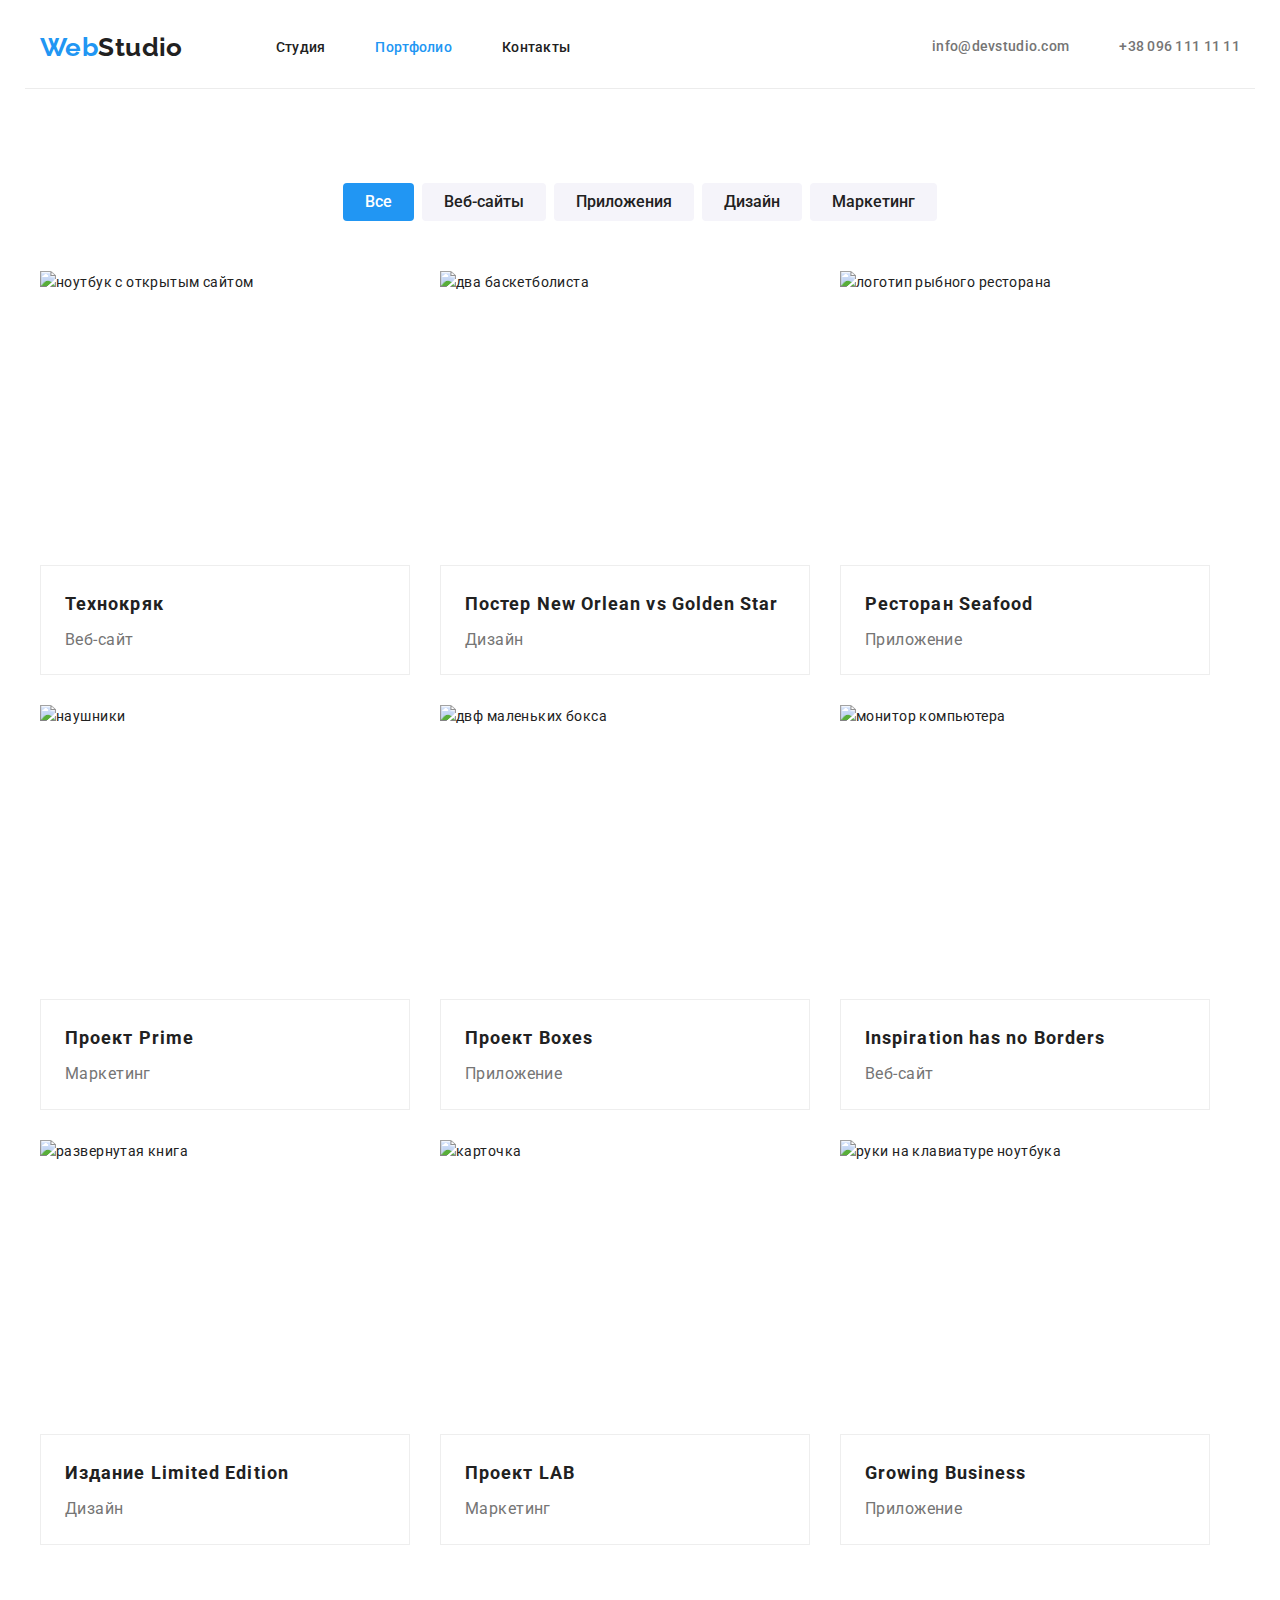
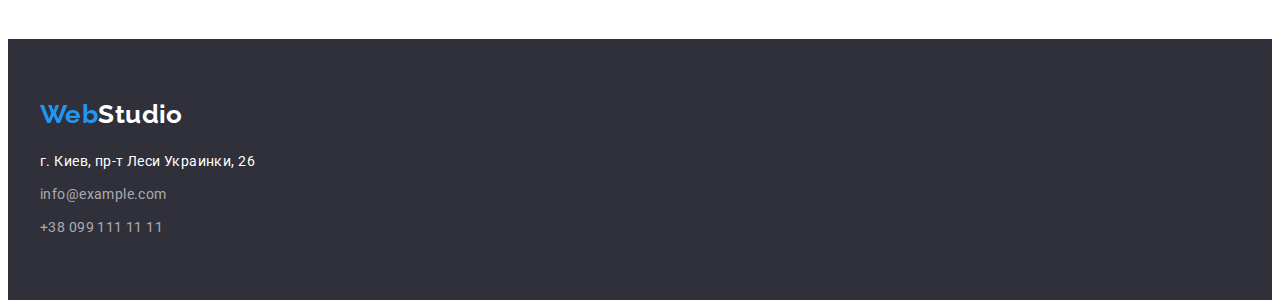
==== portfolio.html @ 7f337155 "Update" ====
<!DOCTYPE html>
<html lang="ru">
  <head>
    <meta charset="UTF-8" />
    <meta http-equiv="X-UA-Compatible" content="IE=edge" />
    <meta name="viewport" content="width=device-width, initial-scale=1.0" />
    <title>Document</title>
    <link rel="preconnect" href="https://fonts.googleapis.com" />
    <link rel="preconnect" href="https://fonts.gstatic.com" crossorigin />
    <link
      href="https://fonts.googleapis.com/css2?family=Raleway:wght@700&family=Roboto:wght@400;500;700;900&display=swap"
      rel="stylesheet"
    />
    <link
      rel="stylesheet"
      href="https://cdnjs.cloudflare.com/ajax/libs/modern-normalize/1.1.0/modern-normalize.min.css"
      integrity="sha512-wpPYUAdjBVSE4KJnH1VR1HeZfpl1ub8YT/NKx4PuQ5NmX2tKuGu6U/JRp5y+Y8XG2tV+wKQpNHVUX03MfMFn9Q=="
      crossorigin="anonymous"
      referrerpolicy="no-referrer"
    />
    <link rel="stylesheet" href="./css/styles.css" />
  </head>
  <body>
    <!--Шапка-->
    <header>
      <div class="container portfolio-main-nav">
        <nav class="portfolio-main-nav">
          <a href="./portfolio.html" class="logo-portfolio" lang="en"
            ><span class="accent-portfolio">Web</span>Studio
          </a>

          <ul class="portfolio-nav no-markers">
            <li class="item"><a href="./index.html" class="link">Студия</a></li>
            <li class="item"><a href="./portfolio.html" class="link current">Портфолио</a></li>
            <li class="item"><a href="" class="link">Контакты</a></li>
          </ul>
        </nav>

        <ul class="portfolio-contact no-markers">
          <li class="item">
            <a href="mailto:info@devstudio.com" class="portfolio-contact">info@devstudio.com </a>
          </li>
          <li class="item">
            <a href="tel:+380961111111" class="portfolio-contact">+38 096 111 11 11</a>
          </li>
        </ul>
      </div>
    </header>
    <!--Основной контент-->
    <main>
      <section class="section">
        <div class="container">
          <!--скрытый заголовок-->
          <h1 class="visually-hidden">Портфолио</h1>
          <!--Фильтр-->
          <ul class="filter no-markers">
            <li class="item">
              <button type="button" class="portfolio-button primary">Все</button>
            </li>
            <li class="item">
              <button type="button" class="portfolio-button secondary">Веб-сайты</button>
            </li>
            <li class="item">
              <button type="button" class="portfolio-button secondary">Приложения</button>
            </li>
            <li class="item">
              <button type="button" class="portfolio-button secondary">Дизайн</button>
            </li>
            <li class="item">
              <button type="button" class="portfolio-button secondary">Маркетинг</button>
            </li>
          </ul>
          <ul class="our-portfolio no-markers">
            <li class="portfolio-card">
              <img
                src="./images/portfolio/img(1)(2).jpg"
                alt="ноутбук с открытым сайтом"
                width="370"
                height="294"
              />
              <div class="portfolio-photo">
                <h2 class="portfolio-title">Технокряк</h2>
                <p class="portfolio-text">Веб-сайт</p>
              </div>
            </li>
            <li class="portfolio-card">
              <img
                src="./images/portfolio/img(2)(2).jpg"
                alt="два баскетболиста"
                width="370"
                height="294"
              />
              <div class="portfolio-photo">
                <h2 class="portfolio-title">
                  Постер <span lang="en">New Orlean vs Golden Star</span>
                </h2>
                <p class="portfolio-text">Дизайн</p>
              </div>
            </li>
            <li class="portfolio-card">
              <img
                src="./images/portfolio/img(3)(2).jpg"
                alt="логотип рыбного ресторана"
                width="370"
                height="294"
              />
              <div class="portfolio-photo">
                <h2 class="portfolio-title">Ресторан <span lang="en">Seafood</span></h2>
                <p class="portfolio-text">Приложение</p>
              </div>
            </li>
            <li class="portfolio-card">
              <img src="./images/portfolio/img(4)(1).jpg" alt="наушники" width="370" height="294" />
              <div class="portfolio-photo">
                <h2 class="portfolio-title">Проект <span lang="en">Prime</span></h2>
                <p class="portfolio-text">Маркетинг</p>
              </div>
            </li>
            <li class="portfolio-card">
              <img
                src="./images/portfolio/img(5).jpg"
                alt="двф маленьких бокса"
                width="370"
                height="294"
              />
              <div class="portfolio-photo">
                <h2 class="portfolio-title">Проект <span lang="en">Boxes</span></h2>
                <p class="portfolio-text">Приложение</p>
              </div>
            </li>
            <li class="portfolio-card">
              <img
                src="./images/portfolio/img(6).jpg"
                alt="монитор компьютера"
                width="370"
                height="294"
              />
              <div class="portfolio-photo">
                <h2 class="portfolio-title" lang="en">Inspiration has no Borders</h2>
                <p class="portfolio-text">Веб-сайт</p>
              </div>
            </li>
            <li class="portfolio-card">
              <img
                src="./images/portfolio/img(7).jpg"
                alt="развернутая книга"
                width="370"
                height="294"
              />
              <div class="portfolio-photo">
                <h2 class="portfolio-title">Издание <span lang="en">Limited Edition</span></h2>
                <p class="portfolio-text">Дизайн</p>
              </div>
            </li>
            <li class="portfolio-card">
              <img src="./images/portfolio/img(8).jpg" alt="карточка" width="370" height="294" />
              <div class="portfolio-photo">
                <h2 class="portfolio-title">Проект <span lang="en">LAB</span></h2>
                <p class="portfolio-text">Маркетинг</p>
              </div>
            </li>
            <li class="portfolio-card">
              <img
                src="./images/portfolio/img(9).jpg"
                alt="руки на клавиатуре ноутбука"
                width="370"
                height="294"
              />
              <div class="portfolio-photo">
                <h2 class="portfolio-title" lang="en">Growing Business</h2>
                <p class="portfolio-text">Приложение</p>
              </div>
            </li>
          </ul>
        </div>
      </section>
    </main>
    <!--Подвал-->
    <footer class="portfolio-dark">
      <div class="container portfolio-footer-nav">
        <a href="./portfolio.html" class="logo-portfolio-footer" lang="en"
          ><span class="portfolio-accent">Web</span>Studio</a
        >
        <address>
          <ul class="no-markers portfolio-footer-nav">
            <li class="item">
              <a href="#" class="portfolio-place">г. Киев, пр-т Леси Украинки, 26</a>
            </li>
            <li class="item">
              <a href="mailto:info@example.com" class="portfolio-mail-tel">info@example.com</a>
            </li>
            <li class="item">
              <a href="tel:+380991111111" class="portfolio-mail-tel">+38 099 111 11 11</a>
            </li>
          </ul>
        </address>
      </div>
    </footer>
  </body>
</html>
---- css/styles.css ----
/* ========== styles studio ========== */

:root {
  --primary-text-color: #212121;
  --secondary-text-color: #757575;
  --accent-color: #2196f3;
  --white-text-color: #ffffff;
  --mail-tel-text-color: rgba(255, 255, 255, 0.6);
}

body {
  color: var(--primary-text-color);
  background-color: var(--white-text-color);
  font-family: 'Roboto', sans-serif;
  font-size: 14px;
  line-height: 1.7;
  letter-spacing: 0.03em;
}

h1,
h2,
h3,
p {
  margin-top: 0;
  margin-bottom: 0;
}

ul,
ol {
  margin-top: 0;
  margin-bottom: 0;
  padding-left: 0;
}

img {
  display: block;
}

button {
  cursor: pointer;
}

.container {
  width: 1200px;
  margin-left: auto;
  margin-right: auto;
  padding-left: 15px;
  padding-right: 15px;
}

/* ========== header ========== */
.main-nav {
  display: flex;
  align-items: center;
}

.container.main-nav {
  padding-top: 24px;
  padding-bottom: 25px;
  border-bottom: 1px solid #ececec;
}

.none-markers {
  list-style: none;
}

.logo {
  margin-right: 93px;

  color: var(--primary-text-color);
  font-family: 'Raleway', sans-serif;
  font-weight: 700;
  font-size: 26px;
  line-height: 1.19;
  text-decoration: none;
}

.logo:hover,
.logo:focus {
  color: var(--accent-color);
}

.accent {
  color: var(--accent-color);
}

.site-nav {
  display: flex;
}

.site-nav .item:not(:last-child) {
  margin-right: 50px;
}

.site-nav .link {
  color: var(--primary-text-color);
  font-weight: 500;
  font-size: 14px;
  line-height: 1.14;
  letter-spacing: 0.02em;
  text-decoration: none;
}

.site-nav .link:hover,
.site-nav .link:focus {
  color: var(--accent-color);
}

.site-nav .link.current {
  color: var(--accent-color);
}

.contact .item + .item {
  margin-left: 50px;
}

.contact {
  display: flex;
}

.contact {
  margin-left: auto;

  color: var(--secondary-text-color);
  font-weight: 500;
  font-size: 14px;
  line-height: 1.14;
  letter-spacing: 0.02em;
  text-decoration: none;
}

.contact:hover,
.contact:focus {
  color: var(--accent-color);
}

/* ========== header ========== */

/* ========== main ========== */
.section {
  padding-top: 94px;
  padding-bottom: 94px;
}

/* hero */
.hero {
  text-align: center;
}

.hero-background {
  padding-top: 200px;
  padding-bottom: 200px;
}

.hero-title {
  margin-bottom: 30px;
  width: 696px;
  margin-left: auto;
  margin-right: auto;

  color: var(--white-text-color);
  font-weight: 900;
  font-size: 44px;
  line-height: 1.36;
  text-align: center;
  letter-spacing: 0.06em;
  text-transform: uppercase;
}

.modal-button {
  display: flex;
  justify-content: center;
  align-items: center;
}

.button {
  color: var(--primary-text-color);
  background-color: var(--white-text-color);
}

.button.primary {
  padding: 10px 32px;
  border-radius: 4px;
  border: none;

  color: var(--white-text-color);
  background-color: var(--accent-color);
  font-weight: 700;
  font-size: 16px;
  line-height: 1.9;
  letter-spacing: 0.06em;
}

.button.primary:hover,
.button.primary:focus {
  background-color: #188ce8;
}

.features {
  display: flex;
}

.features .item:not(:last-child) {
  margin-right: 30px;
}

.work-list {
  display: flex;
  flex-wrap: wrap;
  gap: 30px;
}

.work-card {
  flex-basis: calc((100% - 60) / 3);
}

.visually-hidden {
  position: absolute;
  width: 1px;
  height: 1px;
  margin: -1px;
  padding: 0;
  overflow: hidden;
  border: 0;
  clip: rect(0 0 0 0);
}

.section-title.main {
  margin-bottom: 50px;

  color: var(--primary-text-color);
  font-weight: 700;
  font-size: 36px;
  line-height: 1.16;
  text-align: center;
}

.section-title-work {
  margin-bottom: 10px;

  color: var(--primary-text-color);
  font-weight: 700;
  font-size: 14px;
  line-height: 1.14;
  text-transform: uppercase;
}

.background {
  background-color: #f5f4fa;
}

.our-team {
  display: flex;
  flex-wrap: wrap;
  gap: 30px;
}

.our-card {
  flex-basis: calc((100% - 90) / 4);
}

.photo-team {
  padding-top: 30px;
  padding-bottom: 30px;

  background: #ffffff;
  box-shadow: 0px 1px 3px rgba(0, 0, 0, 0.12), 0px 1px 1px rgba(0, 0, 0, 0.14),
    0px 2px 1px rgba(0, 0, 0, 0.2);
  border-radius: 0px 0px 4px 4px;
}

.section-title {
  margin-bottom: 10px;

  color: var(--primary-text-color);
  font-weight: 700;
  font-size: 16px;
  line-height: 1.18;
  text-align: center;
}

.text {
  color: var(--secondary-text-color);
  font-weight: 400;
  font-size: 14px;
  line-height: 1.7;
}

.text-team {
  color: var(--secondary-text-color);
  font-size: 16px;
  line-height: 1.18;
  text-align: center;
}

/* ========== main ========== */

/* ========== footer ========== */

.logo-footer {
  margin-bottom: 20px;

  color: var(--white-text-color);
  font-family: 'Raleway', sans-serif;
  font-weight: 700;
  font-size: 26px;
  line-height: 1.19;
  text-decoration: none;
}

.container.footer-nav {
  padding-top: 60px;
  padding-bottom: 60px;
}

.logo-footer:hover,
.logo-footer:focus {
  color: var(--accent-color);
}

.dark {
  background-color: #2f303a;
}

.place {
  color: var(--white-text-color);
  font-style: normal;
  text-decoration: none;
}

.mail-tel {
  color: rgba(255, 255, 255, 0.6);
  font-style: normal;
  text-decoration: none;
}

.footer-nav {
  display: flex;
  flex-direction: column;
}

.footer-nav .item:not(:last-child) {
  margin-bottom: 9px;
}

.place:hover,
.place:focus {
  color: var(--accent-color);
}

.mail-tel:hover,
.mail-tel:focus {
  color: var(--accent-color);
}
/* ========== footer ========== */

/* ========== styles portfolio ========== */

:root {
  --primary-text-color: #212121;
  --secondary-text-color: #757575;
  --accent-color: #2196f3;
  --white-text-color: #ffffff;
  --mail-tel-text-color: rgba(255, 255, 255, 0.6);
}

body {
  color: var(--primary-text-color);
  background-color: var(--white-text-color);
  font-family: 'Roboto', sans-serif;
  font-size: 14px;
  line-height: 1.7;
  letter-spacing: 0.03em;
}

h1,
h2,
h3,
p {
  margin-top: 0;
  margin-bottom: 0;
}

ul,
ol {
  margin-top: 0;
  margin-bottom: 0;
  padding-left: 0;
}

img {
  display: block;
}

button {
  cursor: pointer;
}

.container {
  width: 1200px;
  margin-left: auto;
  margin-right: auto;
  padding-left: 15px;
  padding-right: 15px;
}

/* ========== header ========== */

.portfolio-main-nav {
  display: flex;
  align-items: center;
}

.container.portfolio-main-nav {
  padding-top: 24px;
  padding-bottom: 25px;
  border-bottom: 1px solid #ececec;
}

.portfolio-nav {
  display: flex;
}

.portfolio-nav .item:not(:last-child) {
  margin-right: 50px;
}

.logo-portfolio {
  margin-right: 93px;

  color: var(--primary-text-color);
  font-family: 'Raleway', sans-serif;
  font-weight: 700;
  font-size: 26px;
  line-height: 1.19;
  text-decoration: none;
}

.logo-portfolio:hover,
.logo-portfolio:focus {
  color: var(--accent-color);
}

.accent-portfolio {
  color: var(--accent-color);
}

.no-markers {
  list-style: none;
}

.portfolio-nav .link {
  color: var(--primary-text-color);
  font-weight: 500;
  font-size: 14px;
  line-height: 1.14;
  letter-spacing: 0.02em;
  text-decoration: none;
}

.link.current {
  color: var(--accent-color);
}

.portfolio-nav .link:hover,
.portfolio-nav .link:focus {
  color: var(--accent-color);
}

.portfolio-contact {
  display: flex;
}

.portfolio-contact .item + .item {
  margin-left: 50px;
}

.portfolio-contact {
  margin-left: auto;

  color: var(--secondary-text-color);
  font-weight: 500;
  font-size: 14px;
  line-height: 1.14;
  letter-spacing: 0.02em;
  text-decoration: none;
}

.portfolio-contact:hover,
.portfolio-contact:focus {
  color: var(--accent-color);
}
/* ========== header ========== */

/* ========== main ========== */
.section {
  padding-top: 94px;
  padding-bottom: 94px;
}

.visually-hidden {
  position: absolute;
  width: 1px;
  height: 1px;
  margin: -1px;
  padding: 0;
  overflow: hidden;
  border: 0;
  clip: rect(0 0 0 0);
}

.portfolio-title {
  margin: 20px 24px 4px;

  color: var(--primary-text-color);
  font-weight: 700;
  font-size: 18px;
  line-height: 2;
  letter-spacing: 0.06em;
}

.filter {
  display: flex;
  justify-content: center;
}

.filter .item:not(:last-child) {
  margin-right: 8px;
}

.filter .item {
  margin-bottom: 50px;
}

.our-portfolio {
  display: flex;
  flex-wrap: wrap;
  gap: 30px;
}

.portfolio-card {
  flex-basis: calc((100% - 60) / 3);
}

.portfolio-photo {
  background: #ffffff;
  border: 1px solid #eeeeee;
  /* border-top: none; */
}

.portfolio-text {
  margin: 4px 24px 20px;
  color: var(--secondary-text-color);
  font-size: 16px;
  line-height: 1.8;
}

.portfolio-button {
  font-family: inherit;
  font-weight: 500;
  font-size: 16px;
  line-height: 1.6;
  text-align: center;
  border: none;
}

.portfolio-button.primary {
  padding: 6px 22px;
  border-radius: 4px;
  border: none;

  color: var(--white-text-color);
  background-color: var(--accent-color);
}

.portfolio-button.secondary {
  padding: 6px 22px;
  border-radius: 4px;
  border: none;
  color: var(--primary-text-color);
  background-color: #f5f4fa;
}

.portfolio-button:hover,
.portfolio-button:focus {
  color: var(--white-text-color);
  background-color: var(--accent-color);
}
/* ========== main ========== */

/* ========== footer ========== */
.portfolio-dark {
  background-color: #2f303a;
}

.portfolio-accent {
  color: var(--accent-color);
}

.portfolio-footer-nav {
  display: flex;
  flex-direction: column;
}

.container.portfolio-footer-nav {
  padding-top: 60px;
  padding-bottom: 60px;
}

.logo-portfolio-footer {
  margin-bottom: 20px;

  color: var(--white-text-color);
  font-family: 'Raleway', sans-serif;
  font-weight: 700;
  font-size: 26px;
  line-height: 1.2;
  text-decoration: none;
}

.portfolio-footer-nav .item:not(:last-child) {
  margin-bottom: 9px;
}

.logo-portfolio-footer:hover,
.logo-portfolio-footer:focus {
  color: var(--accent-color);
}

.portfolio-place {
  color: var(--white-text-color);
  font-style: normal;
  text-decoration: none;
}

.portfolio-place:hover,
.portfolio-place:focus {
  color: var(--accent-color);
}

.portfolio-mail-tel {
  color: rgba(255, 255, 255, 0.6);
  font-style: normal;
  text-decoration: none;
}

.portfolio-mail-tel:hover,
.portfolio-mail-tel:focus {
  color: var(--accent-color);
}
/* ========== footer ========== */
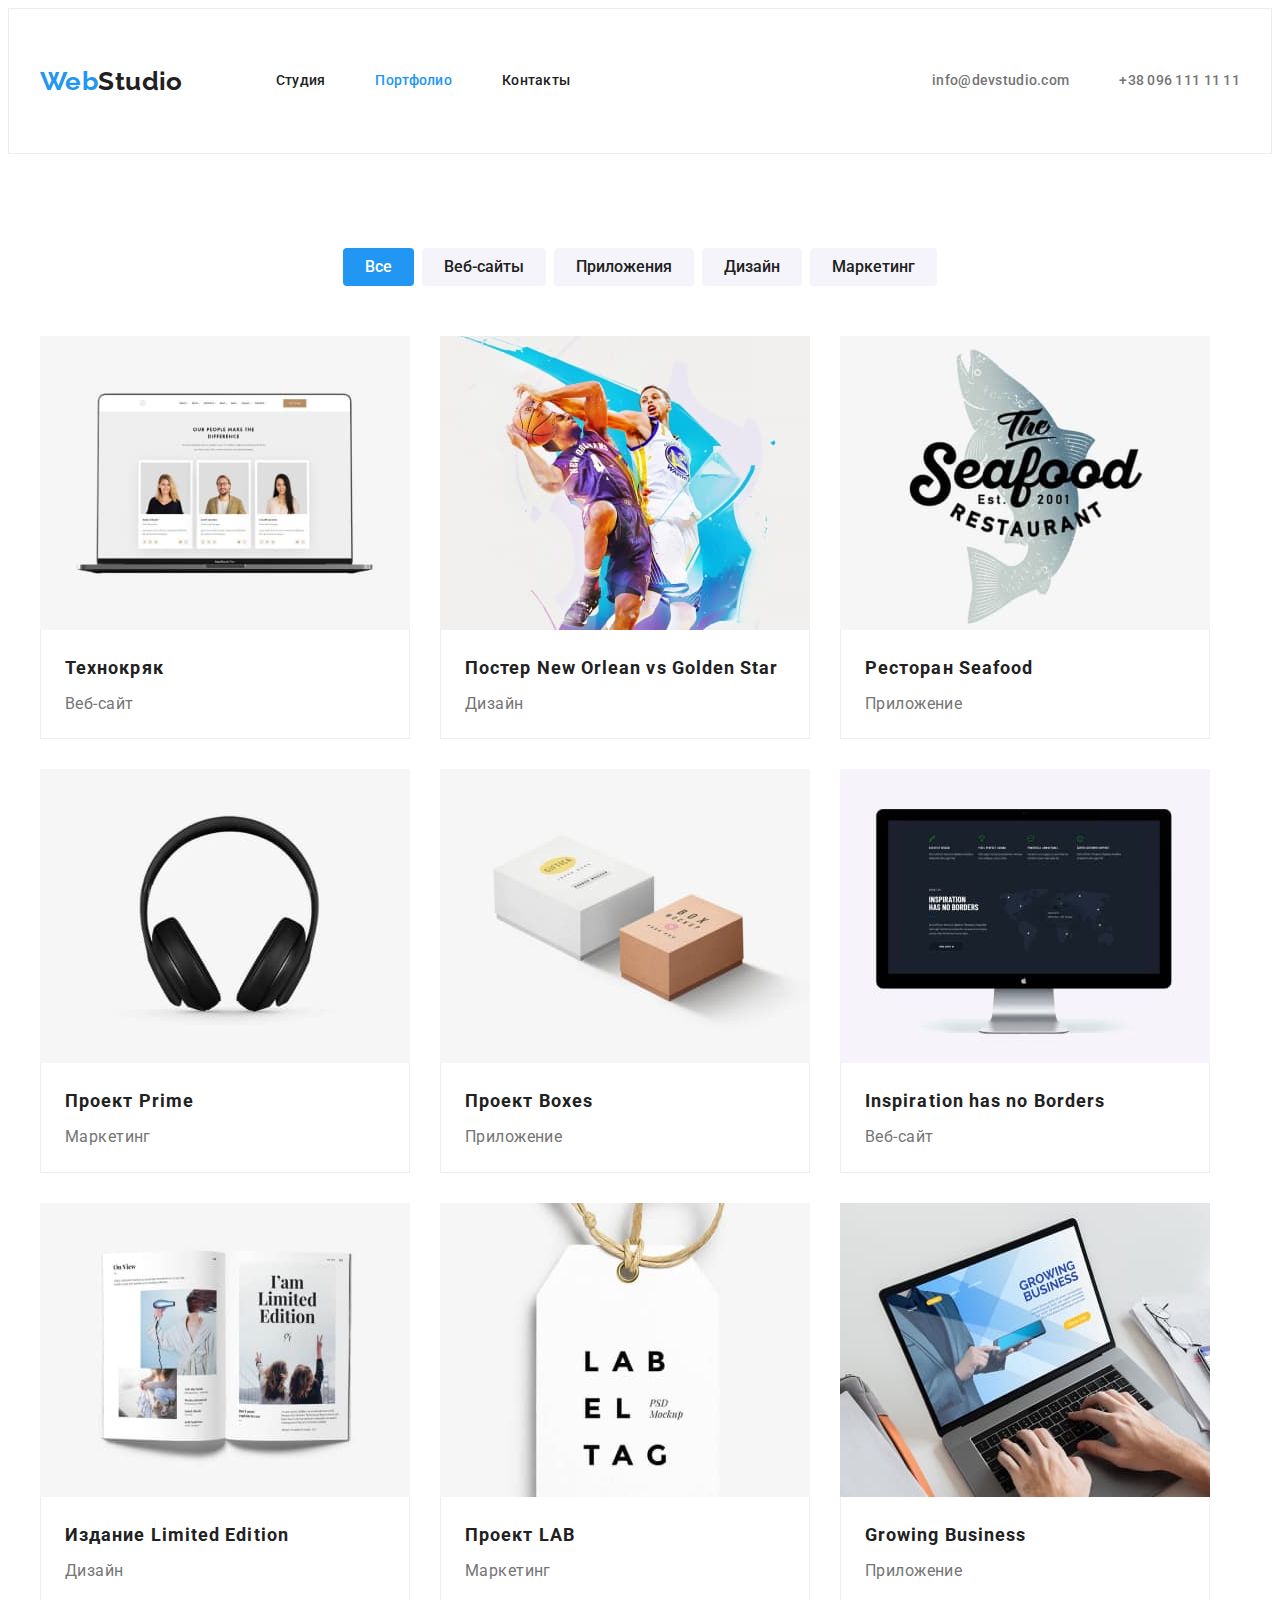
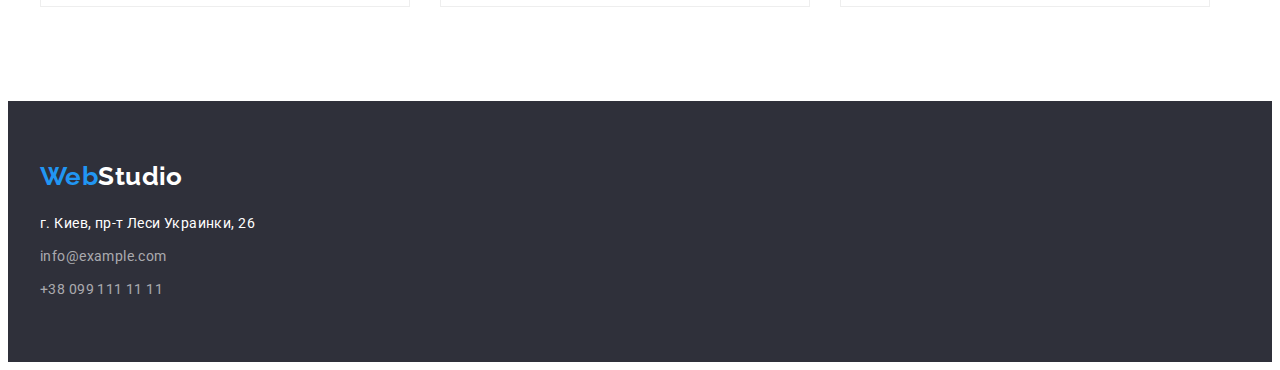
==== commit 83423569: "Update" ====
--- a/portfolio.html
+++ b/portfolio.html
@@ -22,7 +22,7 @@
   </head>
   <body>
     <!--Шапка-->
-    <header>
+    <header class="header-border">
       <div class="container portfolio-main-nav">
         <nav class="portfolio-main-nav">
           <a href="./portfolio.html" class="logo-portfolio" lang="en"
@@ -48,7 +48,7 @@
     </header>
     <!--Основной контент-->
     <main>
-      <section class="section">
+      <section class="section-main-portfolio">
         <div class="container">
           <!--скрытый заголовок-->
           <h1 class="visually-hidden">Портфолио</h1>
--- a/css/styles.css
+++ b/css/styles.css
@@ -34,6 +34,8 @@
 
 img {
   display: block;
+  max-width: 100%;
+  height: auto;
 }
 
 button {
@@ -54,10 +56,8 @@
   align-items: center;
 }
 
-.container.main-nav {
-  padding-top: 24px;
-  padding-bottom: 25px;
-  border-bottom: 1px solid #ececec;
+.studio-header-border {
+  border: 1px solid #ececec;
 }
 
 .none-markers {
@@ -93,6 +93,9 @@
 }
 
 .site-nav .link {
+  padding: 32px 0;
+  display: block;
+
   color: var(--primary-text-color);
   font-weight: 500;
   font-size: 14px;
@@ -119,6 +122,7 @@
 }
 
 .contact {
+  padding: 32px 0;
   margin-left: auto;
 
   color: var(--secondary-text-color);
@@ -139,7 +143,7 @@
 /* ========== main ========== */
 .section {
   padding-top: 94px;
-  padding-bottom: 94px;
+  padding-bottom: 0;
 }
 
 /* hero */
@@ -246,6 +250,7 @@
 }
 
 .background {
+  padding-bottom: 94px;
   background-color: #f5f4fa;
 }
 
@@ -308,14 +313,14 @@
   text-decoration: none;
 }
 
-.container.footer-nav {
+.logo-footer:hover,
+.logo-footer:focus {
+  color: var(--accent-color);
+}
+
+.footer {
   padding-top: 60px;
   padding-bottom: 60px;
-}
-
-.logo-footer:hover,
-.logo-footer:focus {
-  color: var(--accent-color);
 }
 
 .dark {
@@ -390,6 +395,8 @@
 
 img {
   display: block;
+  max-width: 100%;
+  height: auto;
 }
 
 button {
@@ -411,10 +418,8 @@
   align-items: center;
 }
 
-.container.portfolio-main-nav {
-  padding-top: 24px;
-  padding-bottom: 25px;
-  border-bottom: 1px solid #ececec;
+.header-border {
+  border: 1px solid #ececec;
 }
 
 .portfolio-nav {
@@ -450,6 +455,9 @@
 }
 
 .portfolio-nav .link {
+  padding: 32px 0;
+  display: block;
+
   color: var(--primary-text-color);
   font-weight: 500;
   font-size: 14px;
@@ -476,6 +484,7 @@
 }
 
 .portfolio-contact {
+  padding: 32px 0;
   margin-left: auto;
 
   color: var(--secondary-text-color);
@@ -493,11 +502,6 @@
 /* ========== header ========== */
 
 /* ========== main ========== */
-.section {
-  padding-top: 94px;
-  padding-bottom: 94px;
-}
-
 .visually-hidden {
   position: absolute;
   width: 1px;
@@ -509,8 +513,13 @@
   clip: rect(0 0 0 0);
 }
 
+.section-main-portfolio {
+  padding-top: 94px;
+  padding-bottom: 94px;
+}
+
 .portfolio-title {
-  margin: 20px 24px 4px;
+  margin-bottom: 4px;
 
   color: var(--primary-text-color);
   font-weight: 700;
@@ -522,16 +531,13 @@
 .filter {
   display: flex;
   justify-content: center;
+  margin-bottom: 50px;
 }
 
 .filter .item:not(:last-child) {
   margin-right: 8px;
 }
 
-.filter .item {
-  margin-bottom: 50px;
-}
-
 .our-portfolio {
   display: flex;
   flex-wrap: wrap;
@@ -543,13 +549,13 @@
 }
 
 .portfolio-photo {
+  padding: 20px 24px;
   background: #ffffff;
   border: 1px solid #eeeeee;
-  /* border-top: none; */
+  border-top: none;
 }
 
 .portfolio-text {
-  margin: 4px 24px 20px;
   color: var(--secondary-text-color);
   font-size: 16px;
   line-height: 1.8;
@@ -590,22 +596,25 @@
 
 /* ========== footer ========== */
 .portfolio-dark {
-  background-color: #2f303a;
-}
-
-.portfolio-accent {
-  color: var(--accent-color);
-}
-
-.portfolio-footer-nav {
-  display: flex;
-  flex-direction: column;
-}
-
-.container.portfolio-footer-nav {
   padding-top: 60px;
   padding-bottom: 60px;
-}
+
+  background-color: #2f303a;
+}
+
+.portfolio-accent {
+  color: var(--accent-color);
+}
+
+.portfolio-footer-nav {
+  display: flex;
+  flex-direction: column;
+}
+
+/* .container.portfolio-footer-nav {
+  padding-top: 60px;
+  padding-bottom: 60px;
+} */
 
 .logo-portfolio-footer {
   margin-bottom: 20px;
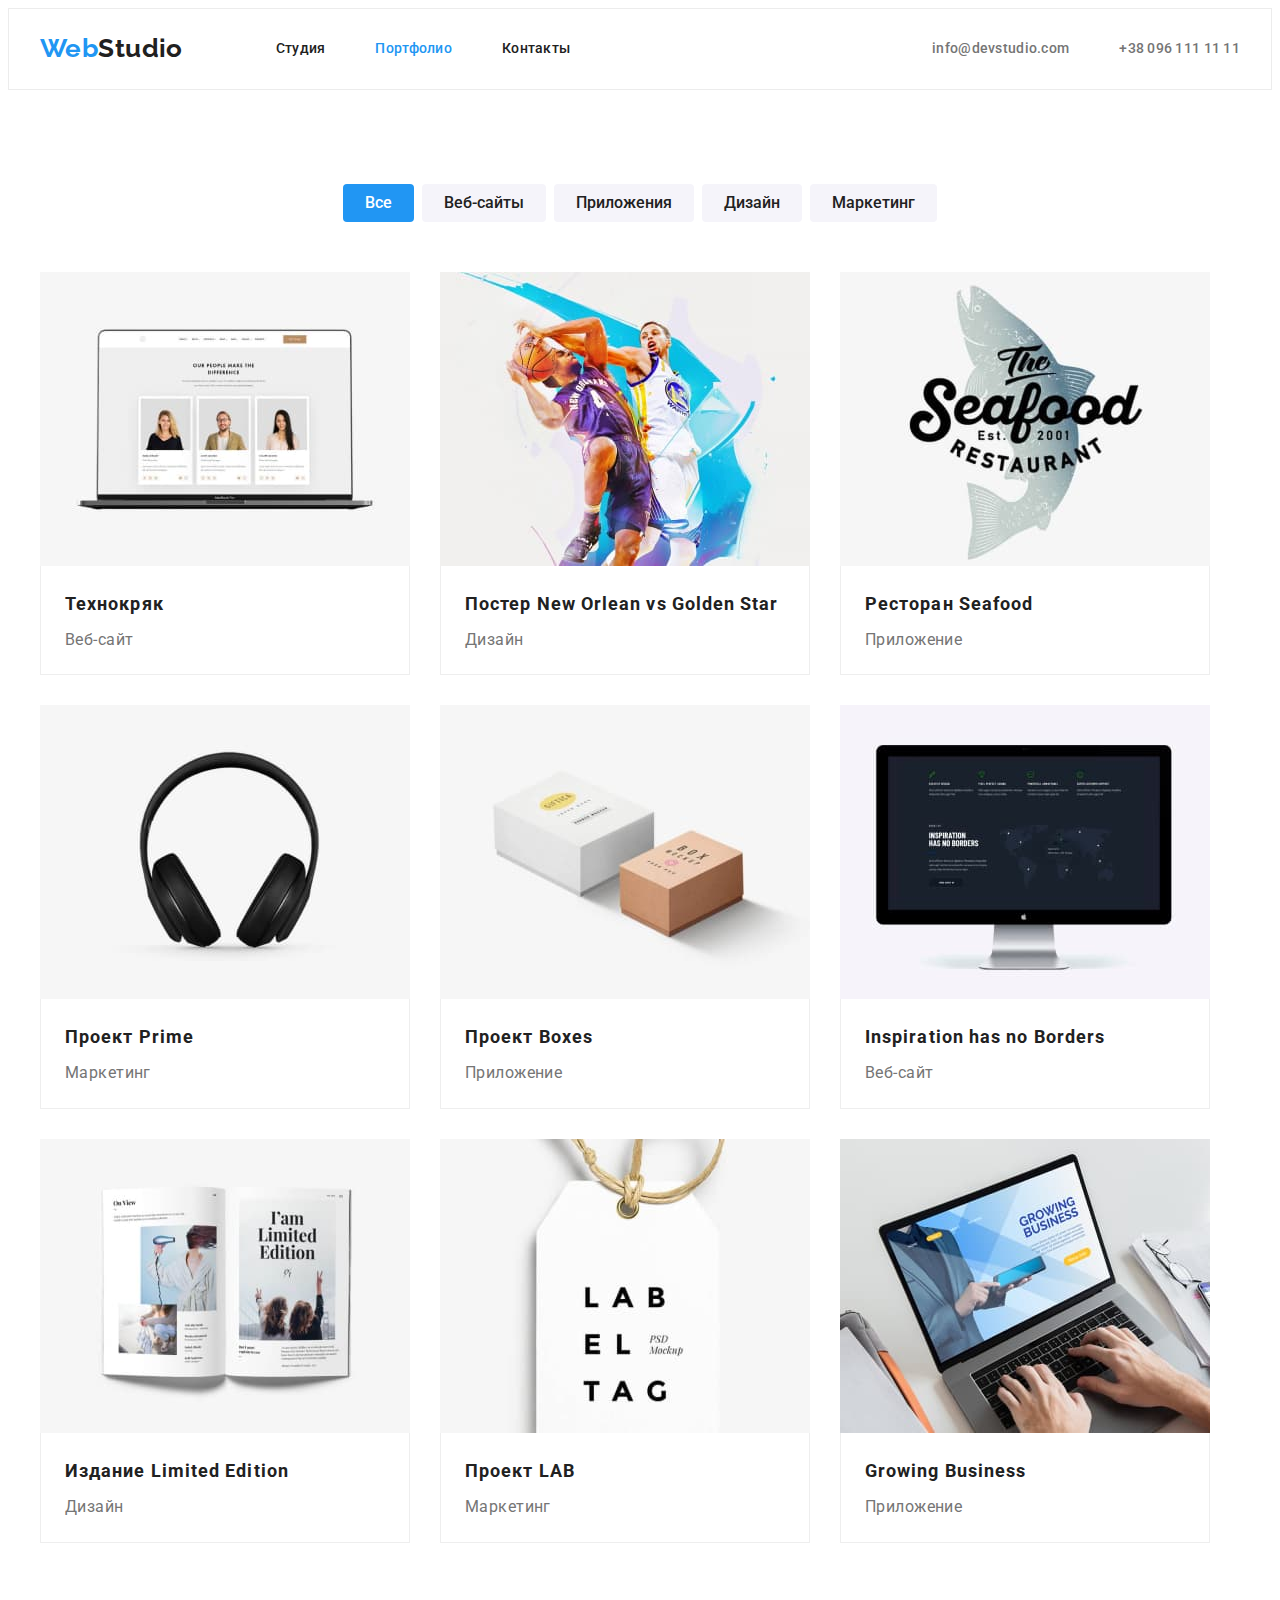
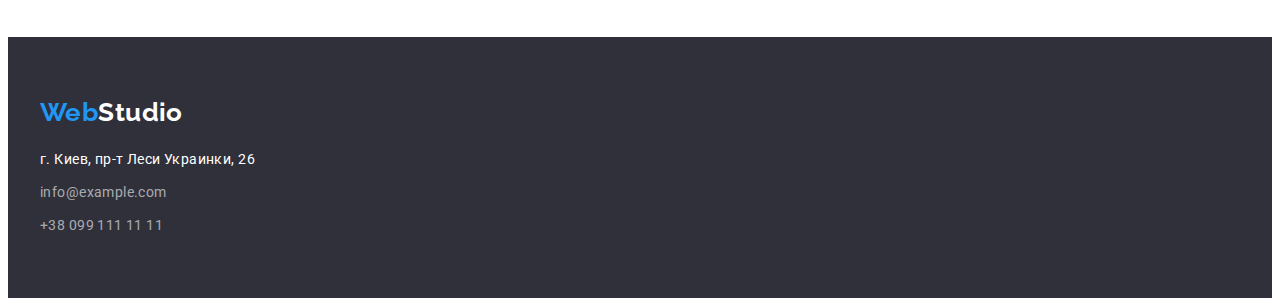
==== commit 502ff4f6: "Update" ====
--- a/portfolio.html
+++ b/portfolio.html
@@ -38,10 +38,12 @@
 
         <ul class="portfolio-contact no-markers">
           <li class="item">
-            <a href="mailto:info@devstudio.com" class="portfolio-contact">info@devstudio.com </a>
+            <a href="mailto:info@devstudio.com" class="portfolio-contact header"
+              >info@devstudio.com
+            </a>
           </li>
           <li class="item">
-            <a href="tel:+380961111111" class="portfolio-contact">+38 096 111 11 11</a>
+            <a href="tel:+380961111111" class="portfolio-contact header">+38 096 111 11 11</a>
           </li>
         </ul>
       </div>
--- a/css/styles.css
+++ b/css/styles.css
@@ -143,7 +143,7 @@
 /* ========== main ========== */
 .section {
   padding-top: 94px;
-  padding-bottom: 0;
+  padding-bottom: 94px;
 }
 
 /* hero */
@@ -229,6 +229,10 @@
   clip: rect(0 0 0 0);
 }
 
+.section.second {
+  padding-bottom: 0;
+}
+
 .section-title.main {
   margin-bottom: 50px;
 
@@ -250,7 +254,6 @@
 }
 
 .background {
-  padding-bottom: 94px;
   background-color: #f5f4fa;
 }
 
@@ -431,6 +434,8 @@
 }
 
 .logo-portfolio {
+  padding-top: 24px;
+  padding-bottom: 25px;
   margin-right: 93px;
 
   color: var(--primary-text-color);
@@ -479,12 +484,15 @@
   display: flex;
 }
 
+.portfolio-contact .header {
+  padding: 32px 0;
+}
+
 .portfolio-contact .item + .item {
   margin-left: 50px;
 }
 
 .portfolio-contact {
-  padding: 32px 0;
   margin-left: auto;
 
   color: var(--secondary-text-color);
@@ -611,11 +619,6 @@
   flex-direction: column;
 }
 
-/* .container.portfolio-footer-nav {
-  padding-top: 60px;
-  padding-bottom: 60px;
-} */
-
 .logo-portfolio-footer {
   margin-bottom: 20px;
 
